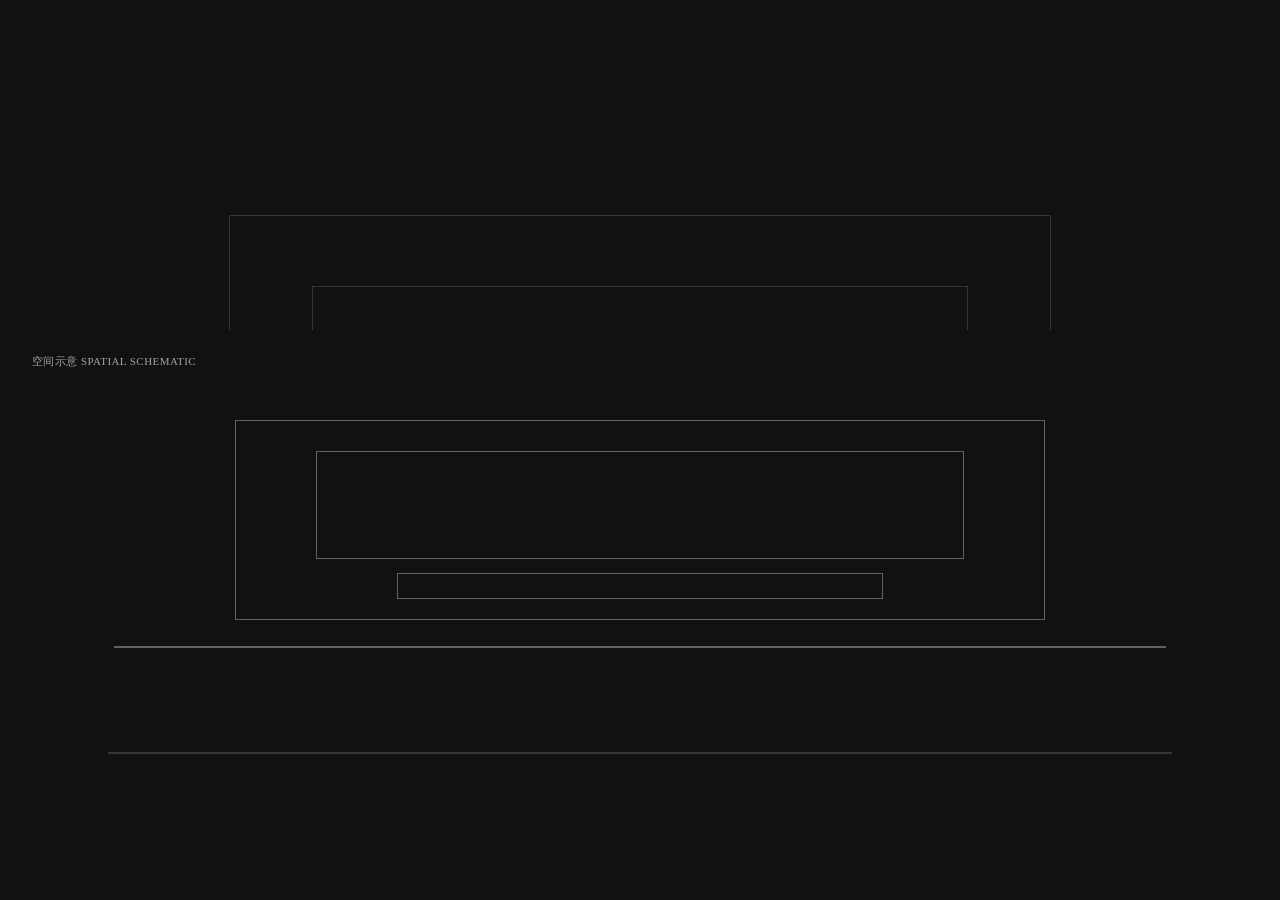
==== work/automotive-launch.html @ 97d7527e "Add Lin Xuanzu profile and anonymised project experience" ====
<!DOCTYPE html>
<html data-description-en="Large-format moving image and a product reveal, organised around stage scale and live viewing." data-description-zh="品牌发布现场的大幅影像与产品揭幕，围绕舞台尺度和现场观看组织视觉内容。" data-lang="zh" data-title-en="Automotive Launch — VIRTURA" data-title-zh="汽车品牌发布会 — VIRTURA" lang="zh-CN">
 <head>
  <meta charset="utf-8"/>
  <meta content="width=device-width,initial-scale=1" name="viewport"/>
  <meta content="Large-format moving image and a product reveal, organised around stage scale and live viewing." name="description"/>
  <title>
   Automotive Launch — VIRTURA
  </title>
  <link href="project.css" rel="stylesheet"/>
  <script>
   try{document.documentElement.dataset.lang=localStorage.getItem('virtura-language')||'zh'}catch(e){document.documentElement.dataset.lang='zh'}
  </script>
  <style>
   .case-schematic{position:relative;width:100%;height:100%;min-height:380px;background:#111;color:#a3a39d;display:grid;place-items:center;overflow:hidden}
.schematic-form{position:relative;width:64%;height:52%;border:1px solid #64645e}
.schematic-form i{position:absolute;display:block;border:1px solid #64645e}
.schematic-1 .schematic-form i:nth-child(1){inset:15% 10% 30%}.schematic-1 .schematic-form i:nth-child(2){left:20%;right:20%;bottom:10%;height:12%}.schematic-1 .schematic-form i:nth-child(3){left:-15%;right:-15%;bottom:-15%;height:0}
.schematic-2 .schematic-form{display:grid;grid-template-columns:repeat(3,1fr);gap:8px;border:0}.schematic-2 .schematic-form i{position:static;height:100%;background:repeating-linear-gradient(0deg,transparent 0 22%,#464640 22% 23%,transparent 23% 25%)}
.schematic-3 .schematic-form{width:34%;height:58%;transform:skewY(-10deg)}.schematic-3 .schematic-form i:nth-child(1){inset:10% 15%}.schematic-3 .schematic-form i:nth-child(2){left:-65%;right:-65%;height:35%;bottom:-22%;transform:skewY(10deg);border-color:#464640}.schematic-3 .schematic-form i:nth-child(3){left:50%;top:0;bottom:0}
.schematic-label{position:absolute;top:24px;left:24px;font-size:11px;letter-spacing:.04em;text-transform:uppercase}
.project .case-schematic{position:absolute;inset:0;z-index:-1;min-height:0}.project .schematic-label{display:none}.hero>.case-schematic{position:absolute;inset:0;z-index:0}.hero>.hero-title,.hero>.hero-top,.hero>.hero-foot{z-index:1}.hero .schematic-form{opacity:.45}.hero .schematic-label{display:none}
  </style>
 </head>
 <body class="">
  <nav class="nav">
   <a aria-label="VIRTURA home" class="brand" href="../index.html">
    <img alt="VIRTURA" class="brand-mark" src="../assets/virtura-logo-white.png"/>
    <span class="sr-only">
     VIRTURA
    </span>
   </a>
   <a class="back" href="../index.html#work">
    <span>
     ←
    </span>
    <span class="lang-zh">
     全部项目
    </span>
    <span class="lang-en">
     All Work
    </span>
   </a>
   <div aria-label="Language" class="lang-switch" role="group">
    <button data-set-lang="zh" type="button">
     中
    </button>
    <span class="divider">
     /
    </span>
    <button data-set-lang="en" type="button">
     EN
    </button>
   </div>
  </nav>
  <header class="hero">
   <div aria-label="空间示意 / Spatial schematic" class="case-schematic schematic-1" role="img">
    <div class="schematic-form">
     <i>
     </i>
     <i>
     </i>
     <i>
     </i>
    </div>
    <span class="schematic-label">
     <span class="lang-zh">
      空间示意
     </span>
     <span class="lang-en">
      Spatial Schematic
     </span>
    </span>
   </div>
   <div class="hero-top">
    <span class="lang-zh">
     成员项目经验
    </span>
    <span class="lang-en">
     Member Experience
    </span>
   </div>
   <h1 class="hero-title">
    <span class="lang-zh">
     汽车品牌发布会
    </span>
    <span class="lang-en">
     Automotive Launch
    </span>
   </h1>
   <div class="hero-foot">
    <span class="lang-zh">
     成员过往项目经验
    </span>
    <span class="lang-en">
     Member’s Prior Experience
    </span>
   </div>
  </header>
  <main>
   <section class="summary">
    <div class="section-label bilingual-label">
     <span class="lang-zh">
      项目概述
     </span>
     <span class="lang-en">
      Overview
     </span>
    </div>
    <p class="intro">
     <span class="lang-zh">
      品牌发布现场的大幅影像与产品揭幕，围绕舞台尺度和现场观看组织视觉内容。
     </span>
     <span class="lang-en">
      Large-format moving image and a product reveal, organised around stage scale and live viewing.
     </span>
    </p>
   </section>
   <section class="media-section">
    <div class="media-head">
     <div class="section-label bilingual-label">
      <span class="lang-zh">
       项目图片
      </span>
      <span class="lang-en">
       Selected Media
      </span>
     </div>
     <p class="media-note">
      <span class="lang-zh">
       案例已匿名化，图形仅示意空间形式。
      </span>
      <span class="lang-en">
       An anonymised case. The graphic illustrates the spatial format.
      </span>
     </p>
    </div>
    <div class="gallery">
     <div aria-label="空间示意 / Spatial schematic" class="case-schematic schematic-1" role="img">
      <div class="schematic-form">
       <i>
       </i>
       <i>
       </i>
       <i>
       </i>
      </div>
      <span class="schematic-label">
       <span class="lang-zh">
        空间示意
       </span>
       <span class="lang-en">
        Spatial Schematic
       </span>
      </span>
     </div>
    </div>
   </section>
   <section class="credits">
    <div class="section-label bilingual-label">
     <span class="lang-zh">
      项目记录
     </span>
     <span class="lang-en">
      Project Record
     </span>
    </div>
    <dl class="credits-grid">
     <div class="credit">
      <dt>
       <span class="lang-zh">
        成员
       </span>
       <span class="lang-en">
        Member
       </span>
      </dt>
      <dd>
       Lin Xuanzu / 林玄祖
      </dd>
     </div>
     <div class="credit">
      <dt>
       <span class="lang-zh">
        项目归属
       </span>
       <span class="lang-en">
        Context
       </span>
      </dt>
      <dd>
       <span class="lang-zh">
        成员过往项目经验
       </span>
       <span class="lang-en">
        Member’s prior project experience
       </span>
      </dd>
     </div>
    </dl>
   </section>
  </main>
  <footer class="project-nav">
   <a href="../index.html#work">
    <span class="lang-zh">
     ← 全部项目
    </span>
    <span class="lang-en">
     ← All Work
    </span>
   </a>
   <a href="../index.html#people">
    <span class="lang-zh">
     团队 →
    </span>
    <span class="lang-en">
     Team →
    </span>
   </a>
  </footer>
  <script src="../assets/lang.js">
  </script>
 </body>
</html>
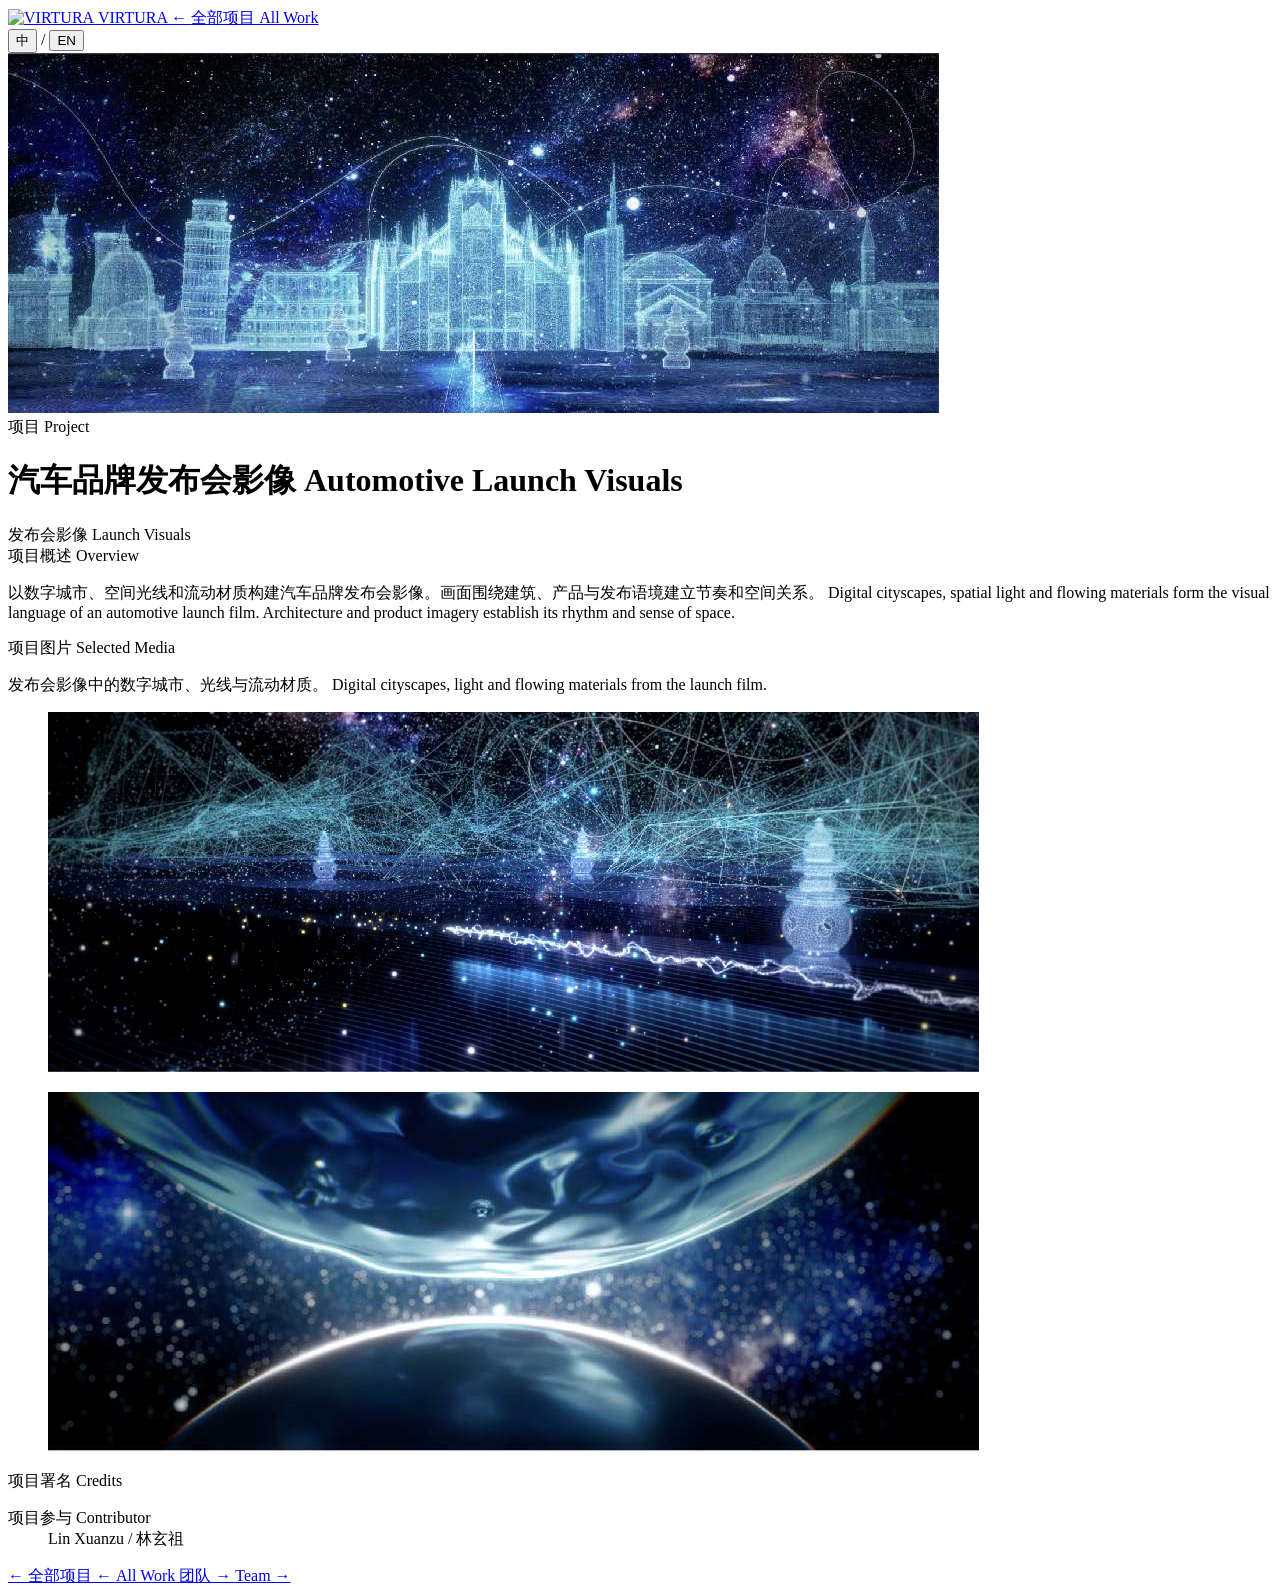
==== commit 038382df: "Integrate project cases and add anonymised portfolio images" ====
--- a/work/automotive-launch.html
+++ b/work/automotive-launch.html
@@ -1,26 +1,16 @@
 <!DOCTYPE html>
-<html data-description-en="Large-format moving image and a product reveal, organised around stage scale and live viewing." data-description-zh="品牌发布现场的大幅影像与产品揭幕，围绕舞台尺度和现场观看组织视觉内容。" data-lang="zh" data-title-en="Automotive Launch — VIRTURA" data-title-zh="汽车品牌发布会 — VIRTURA" lang="zh-CN">
+<html data-description-en="Large-format moving image and a product reveal, organised around stage scale and live viewing." data-description-zh="品牌发布现场的大幅影像与产品揭幕，围绕舞台尺度和现场观看组织视觉内容。" data-lang="zh" data-title-en="Automotive Launch Visuals — VIRTURA" data-title-zh="汽车品牌发布会影像 — VIRTURA" lang="zh-CN">
  <head>
   <meta charset="utf-8"/>
   <meta content="width=device-width,initial-scale=1" name="viewport"/>
   <meta content="Large-format moving image and a product reveal, organised around stage scale and live viewing." name="description"/>
   <title>
-   Automotive Launch — VIRTURA
+   Automotive Launch Visuals — VIRTURA
   </title>
   <link href="project.css" rel="stylesheet"/>
   <script>
    try{document.documentElement.dataset.lang=localStorage.getItem('virtura-language')||'zh'}catch(e){document.documentElement.dataset.lang='zh'}
   </script>
-  <style>
-   .case-schematic{position:relative;width:100%;height:100%;min-height:380px;background:#111;color:#a3a39d;display:grid;place-items:center;overflow:hidden}
-.schematic-form{position:relative;width:64%;height:52%;border:1px solid #64645e}
-.schematic-form i{position:absolute;display:block;border:1px solid #64645e}
-.schematic-1 .schematic-form i:nth-child(1){inset:15% 10% 30%}.schematic-1 .schematic-form i:nth-child(2){left:20%;right:20%;bottom:10%;height:12%}.schematic-1 .schematic-form i:nth-child(3){left:-15%;right:-15%;bottom:-15%;height:0}
-.schematic-2 .schematic-form{display:grid;grid-template-columns:repeat(3,1fr);gap:8px;border:0}.schematic-2 .schematic-form i{position:static;height:100%;background:repeating-linear-gradient(0deg,transparent 0 22%,#464640 22% 23%,transparent 23% 25%)}
-.schematic-3 .schematic-form{width:34%;height:58%;transform:skewY(-10deg)}.schematic-3 .schematic-form i:nth-child(1){inset:10% 15%}.schematic-3 .schematic-form i:nth-child(2){left:-65%;right:-65%;height:35%;bottom:-22%;transform:skewY(10deg);border-color:#464640}.schematic-3 .schematic-form i:nth-child(3){left:50%;top:0;bottom:0}
-.schematic-label{position:absolute;top:24px;left:24px;font-size:11px;letter-spacing:.04em;text-transform:uppercase}
-.project .case-schematic{position:absolute;inset:0;z-index:-1;min-height:0}.project .schematic-label{display:none}.hero>.case-schematic{position:absolute;inset:0;z-index:0}.hero>.hero-title,.hero>.hero-top,.hero>.hero-foot{z-index:1}.hero .schematic-form{opacity:.45}.hero .schematic-label{display:none}
-  </style>
  </head>
  <body class="">
   <nav class="nav">
@@ -54,46 +44,29 @@
    </div>
   </nav>
   <header class="hero">
-   <div aria-label="空间示意 / Spatial schematic" class="case-schematic schematic-1" role="img">
-    <div class="schematic-form">
-     <i>
-     </i>
-     <i>
-     </i>
-     <i>
-     </i>
-    </div>
-    <span class="schematic-label">
-     <span class="lang-zh">
-      空间示意
-     </span>
-     <span class="lang-en">
-      Spatial Schematic
-     </span>
-    </span>
-   </div>
+   <img alt="汽车品牌发布会" class="hero-media" src="../assets/projects/automotive-launch/hero.png"/>
    <div class="hero-top">
     <span class="lang-zh">
-     成员项目经验
+     项目
     </span>
     <span class="lang-en">
-     Member Experience
+     Project
     </span>
    </div>
    <h1 class="hero-title">
     <span class="lang-zh">
-     汽车品牌发布会
+     汽车品牌发布会影像
     </span>
     <span class="lang-en">
-     Automotive Launch
+     Automotive Launch Visuals
     </span>
    </h1>
    <div class="hero-foot">
     <span class="lang-zh">
-     成员过往项目经验
+     发布会影像
     </span>
     <span class="lang-en">
-     Member’s Prior Experience
+     Launch Visuals
     </span>
    </div>
   </header>
@@ -109,10 +82,10 @@
     </div>
     <p class="intro">
      <span class="lang-zh">
-      品牌发布现场的大幅影像与产品揭幕，围绕舞台尺度和现场观看组织视觉内容。
+      以数字城市、空间光线和流动材质构建汽车品牌发布会影像。画面围绕建筑、产品与发布语境建立节奏和空间关系。
      </span>
      <span class="lang-en">
-      Large-format moving image and a product reveal, organised around stage scale and live viewing.
+      Digital cityscapes, spatial light and flowing materials form the visual language of an automotive launch film. Architecture and product imagery establish its rhythm and sense of space.
      </span>
     </p>
    </section>
@@ -128,73 +101,43 @@
      </div>
      <p class="media-note">
       <span class="lang-zh">
-       案例已匿名化，图形仅示意空间形式。
+       发布会影像中的数字城市、光线与流动材质。
       </span>
       <span class="lang-en">
-       An anonymised case. The graphic illustrates the spatial format.
+       Digital cityscapes, light and flowing materials from the launch film.
       </span>
      </p>
     </div>
     <div class="gallery">
-     <div aria-label="空间示意 / Spatial schematic" class="case-schematic schematic-1" role="img">
-      <div class="schematic-form">
-       <i>
-       </i>
-       <i>
-       </i>
-       <i>
-       </i>
-      </div>
-      <span class="schematic-label">
-       <span class="lang-zh">
-        空间示意
-       </span>
-       <span class="lang-en">
-        Spatial Schematic
-       </span>
-      </span>
-     </div>
+     <figure class="media-slot wide">
+      <img alt="Digital cityscapes, light and flowing materials from the launch film." loading="lazy" src="../assets/projects/automotive-launch/gallery-01.png"/>
+     </figure>
+     <figure class="media-slot wide">
+      <img alt="Digital cityscapes, light and flowing materials from the launch film." loading="lazy" src="../assets/projects/automotive-launch/gallery-02.png"/>
+     </figure>
     </div>
    </section>
    <section class="credits">
     <div class="section-label bilingual-label">
      <span class="lang-zh">
-      项目记录
+      项目署名
      </span>
      <span class="lang-en">
-      Project Record
+      Credits
      </span>
     </div>
     <dl class="credits-grid">
      <div class="credit">
       <dt>
        <span class="lang-zh">
-        成员
+        项目参与
        </span>
        <span class="lang-en">
-        Member
+        Contributor
        </span>
       </dt>
       <dd>
        Lin Xuanzu / 林玄祖
-      </dd>
-     </div>
-     <div class="credit">
-      <dt>
-       <span class="lang-zh">
-        项目归属
-       </span>
-       <span class="lang-en">
-        Context
-       </span>
-      </dt>
-      <dd>
-       <span class="lang-zh">
-        成员过往项目经验
-       </span>
-       <span class="lang-en">
-        Member’s prior project experience
-       </span>
       </dd>
      </div>
     </dl>
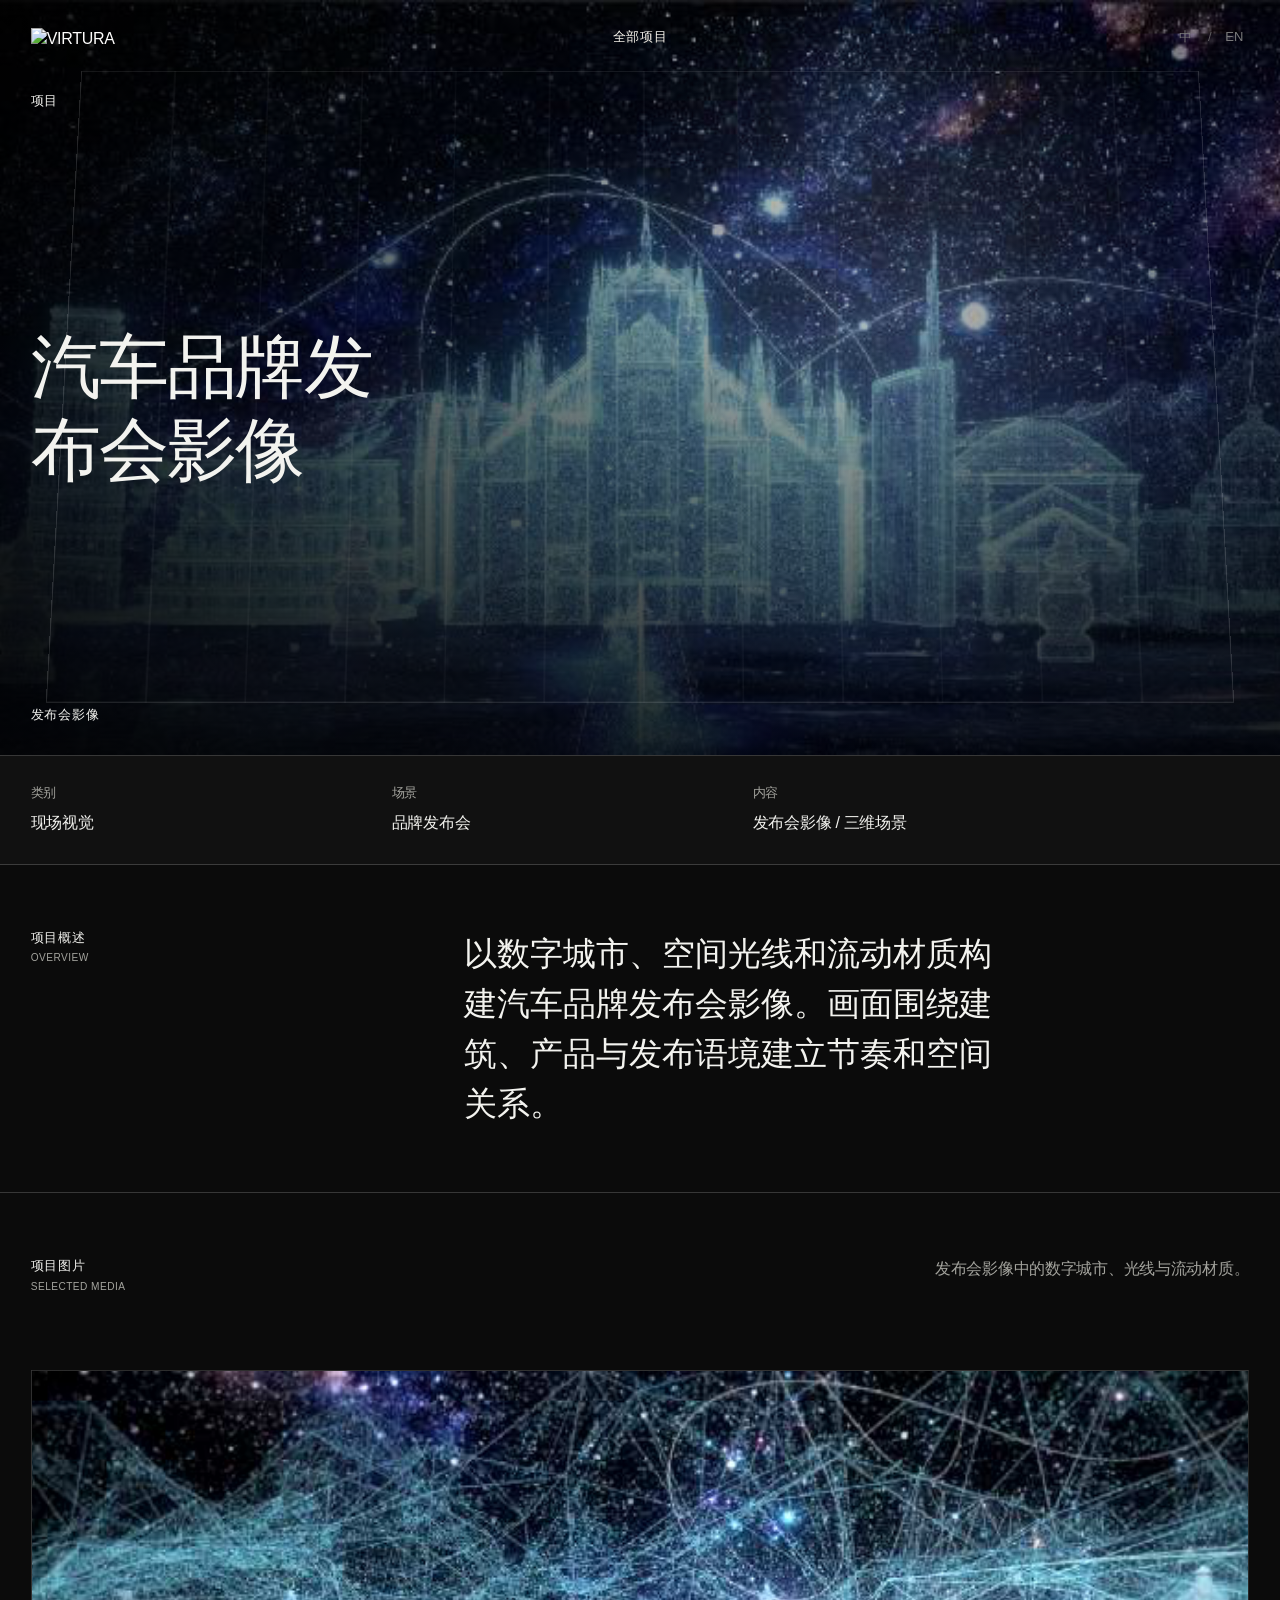
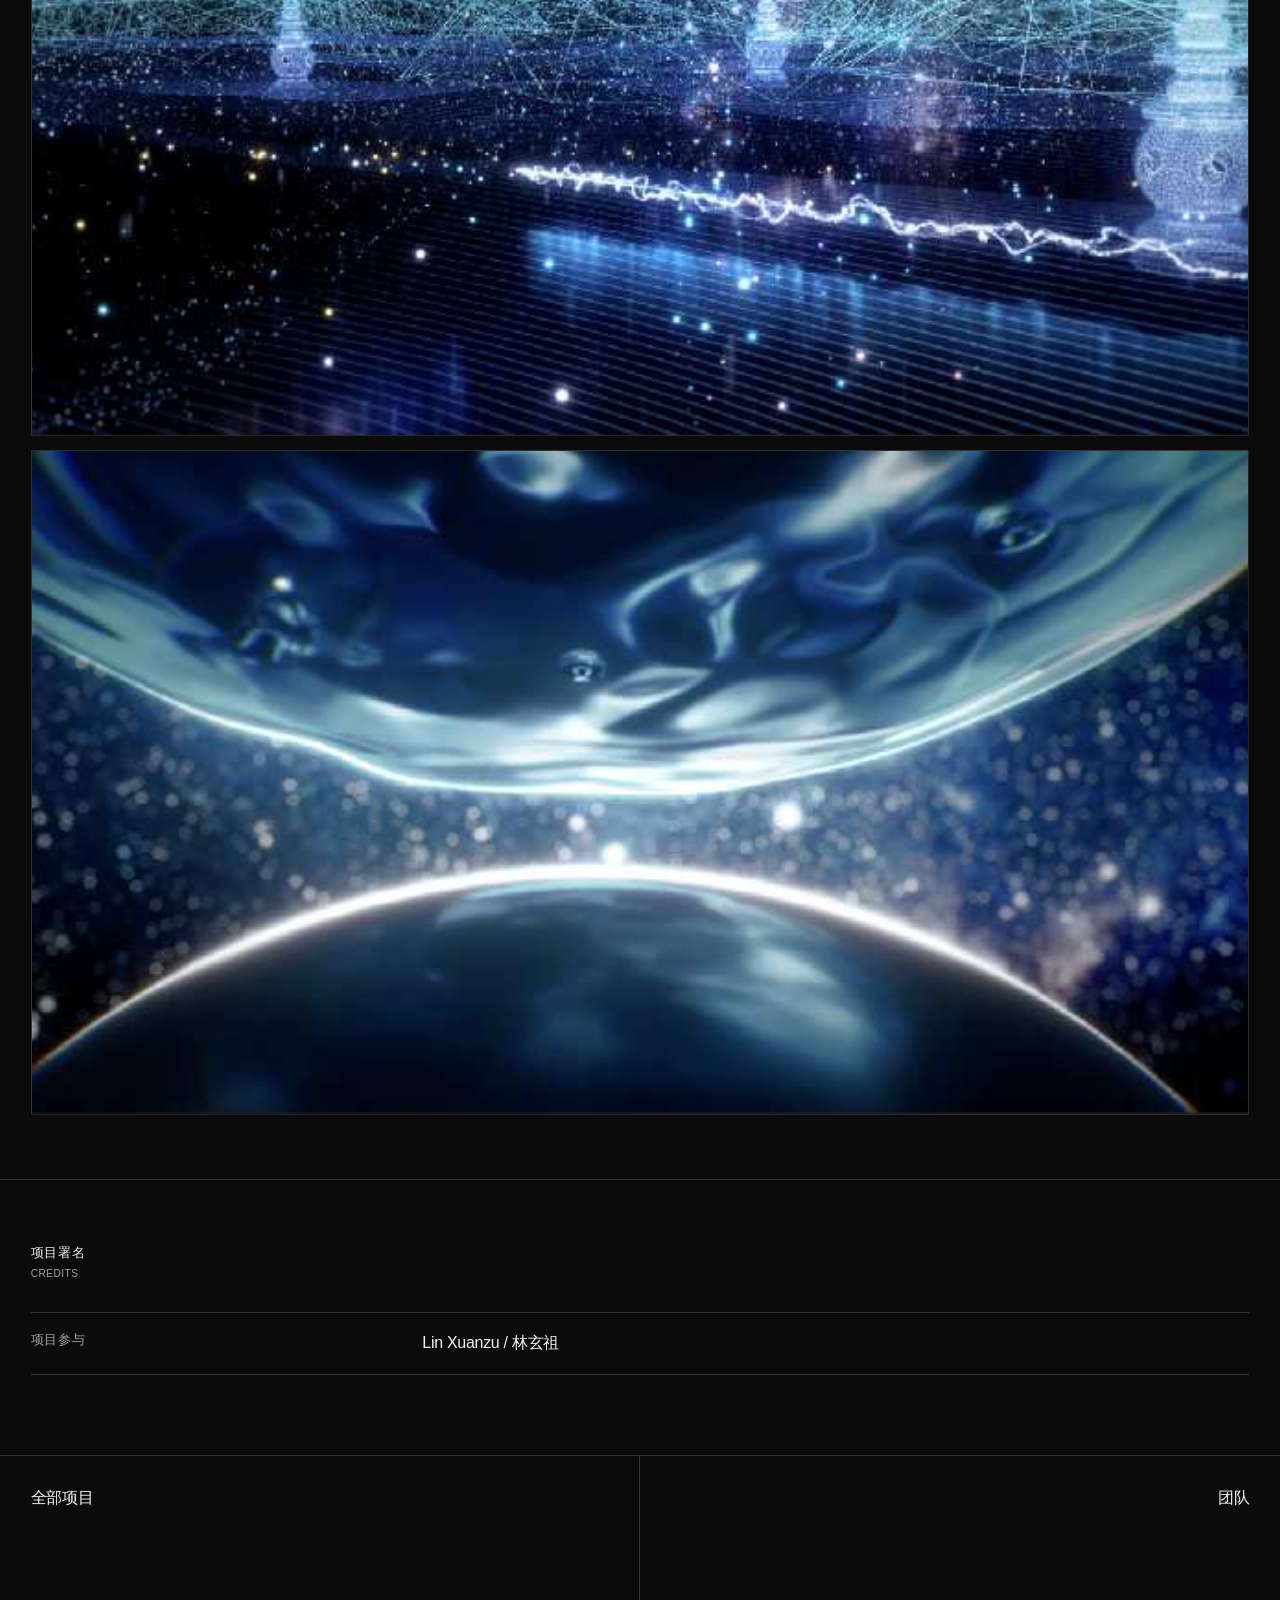
==== commit 88ba6891: "Clarify services, organise project information and add Lin Xuanzu portrait" ====
--- a/work/automotive-launch.html
+++ b/work/automotive-launch.html
@@ -11,6 +11,7 @@
   <script>
    try{document.documentElement.dataset.lang=localStorage.getItem('virtura-language')||'zh'}catch(e){document.documentElement.dataset.lang='zh'}
   </script>
+  <link href="https://works.virtura.space/work/automotive-launch.html" rel="canonical"/>
  </head>
  <body class="">
   <nav class="nav">
@@ -21,9 +22,6 @@
     </span>
    </a>
    <a class="back" href="../index.html#work">
-    <span>
-     ←
-    </span>
     <span class="lang-zh">
      全部项目
     </span>
@@ -71,6 +69,64 @@
    </div>
   </header>
   <main>
+   <section aria-label="Project information" class="project-overview">
+    <dl>
+     <div>
+      <dt>
+       <span class="lang-zh">
+        类别
+       </span>
+       <span class="lang-en">
+        Category
+       </span>
+      </dt>
+      <dd>
+       <span class="lang-zh">
+        现场视觉
+       </span>
+       <span class="lang-en">
+        Live Visuals
+       </span>
+      </dd>
+     </div>
+     <div>
+      <dt>
+       <span class="lang-zh">
+        场景
+       </span>
+       <span class="lang-en">
+        Context
+       </span>
+      </dt>
+      <dd>
+       <span class="lang-zh">
+        品牌发布会
+       </span>
+       <span class="lang-en">
+        Brand launch
+       </span>
+      </dd>
+     </div>
+     <div>
+      <dt>
+       <span class="lang-zh">
+        内容
+       </span>
+       <span class="lang-en">
+        Content
+       </span>
+      </dt>
+      <dd>
+       <span class="lang-zh">
+        发布会影像 / 三维场景
+       </span>
+       <span class="lang-en">
+        Launch visuals / 3D environments
+       </span>
+      </dd>
+     </div>
+    </dl>
+   </section>
    <section class="summary">
     <div class="section-label bilingual-label">
      <span class="lang-zh">
@@ -146,18 +202,18 @@
   <footer class="project-nav">
    <a href="../index.html#work">
     <span class="lang-zh">
-     ← 全部项目
-    </span>
-    <span class="lang-en">
-     ← All Work
+     全部项目
+    </span>
+    <span class="lang-en">
+     All Work
     </span>
    </a>
    <a href="../index.html#people">
     <span class="lang-zh">
-     团队 →
-    </span>
-    <span class="lang-en">
-     Team →
+     团队
+    </span>
+    <span class="lang-en">
+     Team
     </span>
    </a>
   </footer>
--- a/work/project.css
+++ b/work/project.css
@@ -0,0 +1,59 @@
+:root{--bg:#0b0b0b;--fg:#f3f3ef;--muted:#a3a39d;--line:rgba(255,255,255,.18);--panel:#131313;--pad:clamp(18px,2.4vw,38px);--display:clamp(50px,8.7vw,142px);--h2:clamp(34px,5vw,78px);--body:clamp(16px,1.25vw,20px);--tone-a:#111;--tone-b:#242424;--glow:rgba(255,255,255,.18)}
+*{box-sizing:border-box}html{background:var(--bg);scroll-behavior:smooth}html[data-lang="zh"] .lang-en,html[data-lang="en"] .lang-zh{display:none!important}body{margin:0;overflow-x:hidden;background:var(--bg);color:var(--fg);font-family:Arial,Helvetica,"PingFang SC","Microsoft YaHei",sans-serif;font-size:var(--body);line-height:1.4;letter-spacing:-.018em}a{color:inherit;text-decoration:none}button{font:inherit;color:inherit}::selection{background:var(--fg);color:var(--bg)}
+.nav{position:fixed;z-index:20;left:0;right:0;top:0;display:grid;grid-template-columns:1fr auto 1fr;align-items:center;padding:15px var(--pad);mix-blend-mode:difference;color:#fff;pointer-events:none}.nav>*{pointer-events:auto}.brand{display:inline-flex;align-items:center;min-height:28px}.brand-mark{display:block;height:18px;width:auto}.sr-only{position:absolute!important;width:1px;height:1px;padding:0;margin:-1px;overflow:hidden;clip:rect(0,0,0,0);white-space:nowrap;border:0}.back{justify-self:center;display:inline-flex;align-items:center;min-height:38px;font-size:11px;text-transform:uppercase;letter-spacing:.055em}.back span{display:inline-block;transition:transform .25s}.back:hover span{transform:translateX(-5px)}.lang-switch{justify-self:end;display:flex;align-items:center;gap:7px;font-size:11px;text-transform:uppercase;letter-spacing:.06em}.lang-switch button{appearance:none;border:0;background:none;padding:5px 0;cursor:pointer;opacity:.48}.lang-switch button.is-active{opacity:1}.lang-switch .divider{opacity:.35}
+.hero{min-height:84svh;position:relative;overflow:hidden;padding:92px var(--pad) var(--pad);display:grid;grid-template-rows:auto 1fr auto;border-bottom:1px solid var(--line);isolation:isolate}.hero-media{position:absolute;inset:0;z-index:-3;width:100%;height:100%;object-fit:cover;object-position:center}.hero::before{content:"";position:absolute;inset:0;z-index:-2;background:linear-gradient(90deg,rgba(0,0,0,.82) 0%,rgba(0,0,0,.25) 66%,rgba(0,0,0,.52) 100%),linear-gradient(0deg,rgba(0,0,0,.74),transparent 58%),radial-gradient(circle at 70% 42%,var(--glow),transparent 34%)}.hero::after{content:"";position:absolute;z-index:-1;inset:8% 5%;border:1px solid rgba(255,255,255,.14);background:repeating-linear-gradient(90deg,transparent 0 8.2%,rgba(255,255,255,.035) 8.3% 8.4%);transform:perspective(900px) rotateX(5deg)}.hero-top,.hero-foot{display:flex;justify-content:space-between;gap:24px;font-size:11px;text-transform:uppercase;letter-spacing:.055em}.hero-title{align-self:center;margin:48px 0;font-size:var(--display);font-weight:500;line-height:.84;letter-spacing:-.08em;max-width:12ch;text-wrap:balance}.hero-title .en{display:block;margin-top:24px;font-size:.22em;line-height:1.12;letter-spacing:-.025em;color:#d0d0ca}.asset-state{padding:7px 10px;border:1px solid rgba(255,255,255,.45);border-radius:99px;background:rgba(0,0,0,.25);backdrop-filter:blur(8px)}
+.summary{display:grid;grid-template-columns:1fr 2fr;gap:clamp(40px,8vw,150px);padding:clamp(70px,10vw,150px) var(--pad);border-bottom:1px solid var(--line)}.section-label{font-size:11px;text-transform:uppercase;letter-spacing:.055em}.intro{margin:0;max-width:25ch;font-size:clamp(28px,4.2vw,68px);line-height:1.04;letter-spacing:-.055em;text-wrap:pretty}.intro.long{font-size:clamp(24px,3.25vw,52px);max-width:31ch}
+.facts{display:grid;grid-template-columns:repeat(3,1fr);border-bottom:1px solid var(--line)}.fact{min-height:245px;padding:22px var(--pad);border-right:1px solid var(--line);display:grid;align-content:space-between;gap:28px}.fact:last-child{border-right:0}.fact-label{font-size:11px;text-transform:uppercase;letter-spacing:.055em;color:var(--muted)}.fact-value{font-size:clamp(20px,2vw,31px);line-height:1.12;letter-spacing:-.035em;text-wrap:pretty}
+.media-section,.process,.credits,.text-section{padding:clamp(72px,9vw,140px) var(--pad);border-bottom:1px solid var(--line)}.media-head{display:flex;justify-content:space-between;gap:30px;margin-bottom:clamp(36px,6vw,80px)}.media-note{max-width:600px;margin:0;color:var(--muted);font-size:14px;line-height:1.55}.gallery{display:grid;grid-template-columns:repeat(2,1fr);gap:14px}.media-slot{position:relative;min-height:clamp(300px,42vw,680px);overflow:hidden;background:linear-gradient(145deg,var(--tone-a),var(--tone-b));border:1px solid rgba(255,255,255,.08);margin:0}.media-slot.wide{grid-column:1/-1;min-height:clamp(320px,52vw,820px)}.media-slot.tall{min-height:clamp(440px,62vw,900px)}.media-slot img,.media-slot video{position:absolute;inset:0;display:block;width:100%;height:100%;object-fit:cover}.media-slot.contain img{object-fit:contain;background:#050505}.media-slot figcaption{display:none!important}
+.text-section{display:grid;grid-template-columns:1fr 2fr;gap:clamp(40px,8vw,150px)}.text-body{max-width:920px;display:grid;gap:22px}.text-body h2{font-size:var(--h2);line-height:.94;letter-spacing:-.065em;font-weight:500;margin:0 0 18px}.text-body p{margin:0;color:#d0d0ca;font-size:clamp(17px,1.6vw,25px);line-height:1.45}.geometry{display:grid;grid-template-columns:repeat(3,1fr);border-top:1px solid var(--line);margin-top:45px}.geometry-item{padding:20px 18px 0 0;border-right:1px solid var(--line)}.geometry-item:last-child{border-right:0;padding-left:18px}.geometry strong{display:block;font-size:clamp(28px,4vw,64px);letter-spacing:-.06em;font-weight:500}.geometry span{display:block;margin-top:8px;color:var(--muted);font-size:12px;text-transform:uppercase;letter-spacing:.05em}
+.process{display:grid;grid-template-columns:1.35fr 1fr;gap:clamp(28px,5vw,80px);align-items:start}.process-visual{aspect-ratio:16/10;position:relative;overflow:hidden;background:linear-gradient(145deg,var(--tone-a),var(--tone-b))}.process-visual img{display:block;width:100%;height:100%;object-fit:cover}.process-copy h2{font-size:var(--h2);line-height:.9;letter-spacing:-.07em;font-weight:500;margin:18px 0 34px}.process-copy p{max-width:580px;margin:0;color:var(--muted);text-wrap:pretty}.credits-grid{margin-top:clamp(42px,7vw,90px);border-top:1px solid var(--line)}.credit{display:grid;grid-template-columns:minmax(190px,1fr) 2.25fr;gap:24px;padding:18px 0;border-bottom:1px solid var(--line)}.credit dt{font-size:11px;text-transform:uppercase;letter-spacing:.055em;color:var(--muted)}.credit dd{margin:0;line-height:1.55}.credit dd.names{font-size:clamp(16px,1.6vw,23px);line-height:1.5}
+.project-nav{display:grid;grid-template-columns:1fr 1fr}.project-nav a{min-height:230px;padding:var(--pad);display:grid;align-content:space-between;border-right:1px solid var(--line);transition:background .25s,color .25s}.project-nav a:last-child{border-right:0;text-align:right}.project-nav a:hover{background:var(--fg);color:var(--bg)}.project-nav-label{font-size:10px;text-transform:uppercase;letter-spacing:.055em}.project-nav-title{font-size:clamp(26px,3.5vw,54px);line-height:.95;letter-spacing:-.055em}
+.tone-ai{--tone-a:#03040a;--tone-b:#192141;--glow:rgba(116,151,255,.58)}.tone-crystal{--tone-a:#080604;--tone-b:#2a2119;--glow:rgba(231,185,113,.55)}.tone-ufo{--tone-a:#14030f;--tone-b:#3b0a30;--glow:rgba(255,120,216,.42)}.tone-matrix{--tone-a:#03111b;--tone-b:#0c4b59;--glow:rgba(52,222,244,.42)}.tone-titan{--tone-a:#160702;--tone-b:#441a08;--glow:rgba(255,128,48,.5)}.tone-xuanxin{--tone-a:#080808;--tone-b:#303030;--glow:rgba(255,255,255,.22)}.tone-ersha{--tone-a:#080807;--tone-b:#27231e;--glow:rgba(207,187,145,.34)}
+@media(max-width:840px){.nav{grid-template-columns:1fr auto}.back{display:none}.hero{min-height:76svh}.hero-top,.hero-foot{align-items:flex-start}.hero-foot{flex-direction:column}.hero-title{margin:70px 0 48px}.summary,.text-section{grid-template-columns:1fr;gap:42px}.facts{grid-template-columns:1fr}.fact{min-height:190px;border-right:0;border-bottom:1px solid var(--line)}.fact:last-child{border-bottom:0}.gallery{grid-template-columns:1fr}.media-slot.wide{grid-column:auto}.process{grid-template-columns:1fr}.credit{grid-template-columns:1fr;gap:7px}.geometry{grid-template-columns:1fr}.geometry-item{border-right:0;border-bottom:1px solid var(--line);padding:18px 0}.project-nav{grid-template-columns:1fr}.project-nav a{min-height:180px;border-right:0;border-bottom:1px solid var(--line)}.project-nav a:last-child{text-align:left}}
+@media(prefers-reduced-motion:reduce){html{scroll-behavior:auto}*{transition:none!important}}
+
+/* 2026-07-27 R2: Chinese-primary bilingual titles and embedded project video */
+html[data-lang="zh"] .bilingual-label .lang-zh,
+html[data-lang="zh"] .bilingual-label .lang-en{display:block!important}
+html[data-lang="zh"] .bilingual-label .lang-en{margin-top:5px;color:var(--muted);font-size:.78em;line-height:1.25;letter-spacing:.045em;font-weight:400}
+html[data-lang="en"] .bilingual-label .lang-en{display:block!important}
+.dual-title>.lang-zh,.dual-title>.lang-en{display:block}
+html[data-lang="zh"] .dual-title>.lang-zh{display:block!important}
+html[data-lang="zh"] .dual-title>.lang-en{display:block!important;margin-top:.22em;color:var(--muted);font-size:.3em;line-height:1.18;letter-spacing:.005em;font-weight:400}
+html[data-lang="en"] .dual-title>.lang-zh{display:none!important}
+html[data-lang="en"] .dual-title>.lang-en{display:block!important;margin-top:0;color:inherit;font-size:1em;line-height:inherit;letter-spacing:inherit;font-weight:inherit}
+.external-video{width:min(100%,1180px);margin:0 auto clamp(22px,4vw,54px);aspect-ratio:16/9;overflow:hidden;background:#000;border:1px solid rgba(255,255,255,.1)}
+.external-video iframe{display:block;width:100%;height:100%;border:0}
+.hero-media.hero-media-contain{object-fit:cover;object-position:center}
+.hero-media.round-hero-position{object-position:center 57%}
+@media(max-width:840px){.external-video{width:100%;margin-bottom:28px}.hero-media.round-hero-position{object-position:center 55%}}
+
+
+/* 2026-07-27 R3: editorial hierarchy and project-page consistency */
+.adaptation-section{background:#101010}
+.adaptation-section .text-body p{max-width:760px}
+.credit dd>span{white-space:pre-line}
+.tone-xuanxin .hero-media{object-position:center 54%}
+.tone-matrix .hero-media{object-position:center 50%}
+@media(max-width:840px){
+  .adaptation-section{padding-top:72px;padding-bottom:72px}
+  .tone-xuanxin .hero-media{object-position:center 50%}
+}
+
+/* Clear project information shared by every case. */
+.project-overview{padding:28px var(--pad);border-bottom:1px solid var(--line);background:#111}
+.project-overview dl{display:grid;grid-template-columns:1fr 1fr 1.5fr;gap:30px;margin:0}
+.project-overview dt{font-size:13px;color:var(--muted);margin-bottom:8px}
+.project-overview dd{font-size:16px;line-height:1.6;margin:0}
+.section-label,.fact-label,.credit dt,.hero-top,.hero-foot,.back,.lang-switch{font-size:13px}
+.lang-switch button{min-height:44px;min-width:30px}
+.hero-title{line-height:1;max-width:17ch;font-size:clamp(42px,6.4vw,98px)}
+html[data-lang="zh"] .hero-title{font-size:clamp(38px,5.5vw,84px);line-height:1.18;letter-spacing:-.025em;max-width:15ch}
+html[data-lang="zh"] .intro{font-size:clamp(25px,2.6vw,42px);line-height:1.5;letter-spacing:0;max-width:30ch}
+html[data-lang="en"] .intro{font-size:clamp(25px,2.6vw,42px);line-height:1.3;letter-spacing:-.02em;max-width:38ch}
+.summary{padding-top:64px;padding-bottom:64px;gap:40px}
+.facts .fact{min-height:205px}.fact-value{font-size:clamp(19px,1.65vw,26px);line-height:1.5;letter-spacing:0}
+.media-section,.credits,.text-section,.process{padding-top:64px;padding-bottom:64px}
+.media-note{font-size:16px}.credit dd{font-size:16px}.credits-grid{margin-top:32px}
+.project-nav a{min-height:150px}.project-nav-label{font-size:13px}
+@media(max-width:840px){.project-overview dl{grid-template-columns:1fr;gap:20px}.project-overview dl>div{display:grid;grid-template-columns:70px 1fr;gap:16px}.project-overview dt{margin:0}.summary{gap:24px}.media-section,.credits,.text-section,.process{padding-top:48px;padding-bottom:48px}.back{display:inline-flex;font-size:12px}.nav{grid-template-columns:1fr auto auto;gap:16px}.brand-mark{height:16px}.hero-title{max-width:15ch}html[data-lang="zh"] .hero-title{font-size:clamp(34px,8vw,58px)}.hero::after{display:none}}
